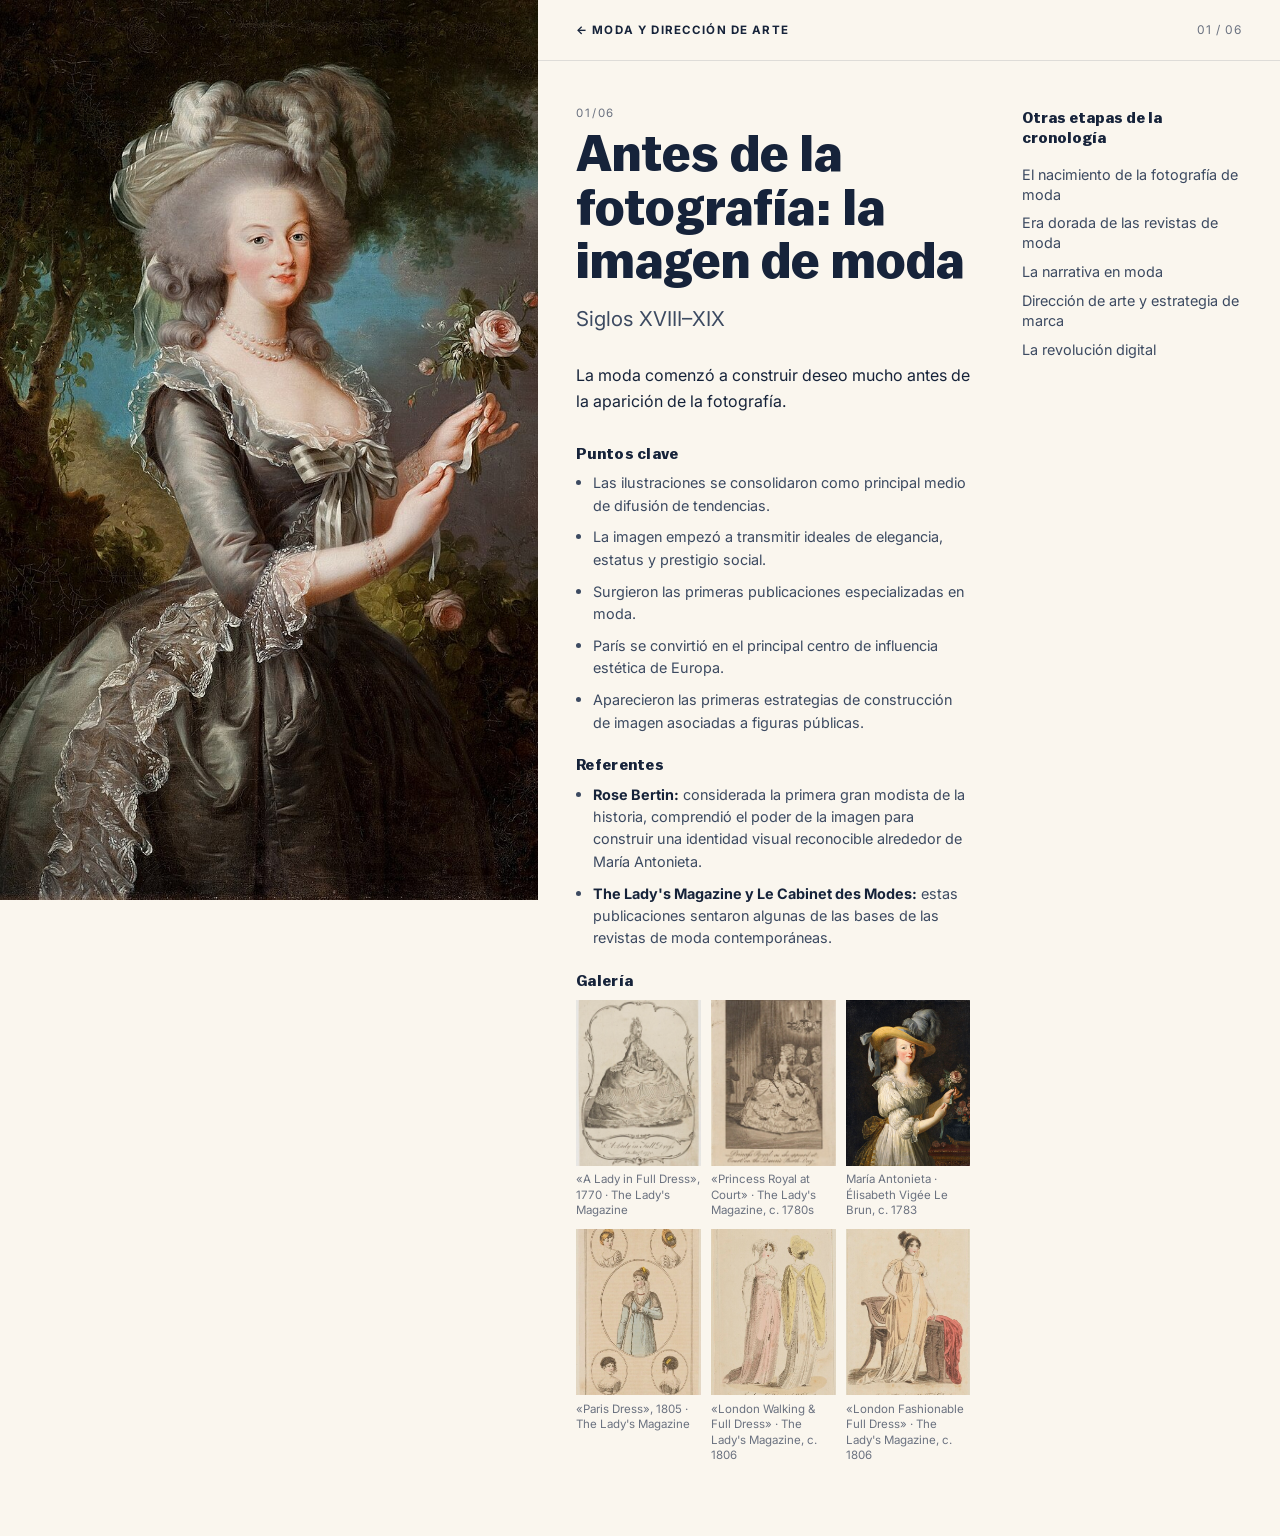
==== 01.html @ b37d9a1d "Sitio inicial: cronologia de moda y direccion de arte (6 etapas)" ====
<!DOCTYPE html>
<html lang="es">
<head>
<meta charset="utf-8">
<meta name="viewport" content="width=device-width, initial-scale=1">
<title>Antes de la fotografía: la imagen de moda</title>
<link rel="preconnect" href="https://fonts.googleapis.com">
<link rel="preconnect" href="https://fonts.gstatic.com" crossorigin>
<link href="https://fonts.googleapis.com/css2?family=Inter:wght@400;700&family=Space+Grotesk:wght@700&display=swap" rel="stylesheet">
<link rel="stylesheet" href="styles.css">
</head>
<body>

<div class="detail-media">
  <img class="lb-trigger" src="img/01-cover.jpg" alt="María Antonieta con rosas" data-caption="María Antonieta con rosas · Élisabeth Vigée Le Brun">
</div>

<div class="detail-content">
  <div class="detail-topbar">
    <a class="back-link" href="index.html">← Moda y dirección de arte</a>
    <span class="topbar-index">01 / 06</span>
  </div>

  <div class="detail-body">
    <article class="article-main">
      <span class="article-eyebrow">01/06</span>
      <h1 class="article-title display">Antes de la fotografía: la imagen de moda</h1>
      <p class="article-dates">Siglos XVIII–XIX</p>

      <p class="article-intro">La moda comenzó a construir deseo mucho antes de la aparición de la fotografía.</p>

      <h2 class="section-heading display">Puntos clave</h2>
      <ul class="bullet-list">
        <li>Las ilustraciones se consolidaron como principal medio de difusión de tendencias.</li>
        <li>La imagen empezó a transmitir ideales de elegancia, estatus y prestigio social.</li>
        <li>Surgieron las primeras publicaciones especializadas en moda.</li>
        <li>París se convirtió en el principal centro de influencia estética de Europa.</li>
        <li>Aparecieron las primeras estrategias de construcción de imagen asociadas a figuras públicas.</li>
      </ul>

      <h2 class="section-heading display">Referentes</h2>
      <ul class="bullet-list">
        <li><strong>Rose Bertin:</strong> considerada la primera gran modista de la historia, comprendió el poder de la imagen para construir una identidad visual reconocible alrededor de María Antonieta.</li>
        <li><strong>The Lady's Magazine y Le Cabinet des Modes:</strong> estas publicaciones sentaron algunas de las bases de las revistas de moda contemporáneas.</li>
      </ul>

      <h2 class="section-heading display">Galería</h2>
      <div class="gallery-grid">
        <div class="gallery-item">
          <figure>
            <img class="lb-trigger" src="img/01-gallery-1.jpg" alt="A Lady in Full Dress, 1770" data-caption="«A Lady in Full Dress», 1770 · The Lady's Magazine">
            <figcaption>«A Lady in Full Dress», 1770 · The Lady's Magazine</figcaption>
          </figure>
        </div>
        <div class="gallery-item">
          <figure>
            <img class="lb-trigger" src="img/01-gallery-2.jpg" alt="Princess Royal as she appear'd at Court" data-caption="«Princess Royal at Court» · The Lady's Magazine, c. 1780s">
            <figcaption>«Princess Royal at Court» · The Lady's Magazine, c. 1780s</figcaption>
          </figure>
        </div>
        <div class="gallery-item">
          <figure>
            <img class="lb-trigger" src="img/01-gallery-6.jpg" alt="Retrato de María Antonieta, Vigée Le Brun" data-caption="María Antonieta · Élisabeth Vigée Le Brun, c. 1783">
            <figcaption>María Antonieta · Élisabeth Vigée Le Brun, c. 1783</figcaption>
          </figure>
        </div>
        <div class="gallery-item">
          <figure>
            <img class="lb-trigger" src="img/01-gallery-3.jpg" alt="Paris Dress, 1805" data-caption="«Paris Dress», 1805 · The Lady's Magazine">
            <figcaption>«Paris Dress», 1805 · The Lady's Magazine</figcaption>
          </figure>
        </div>
        <div class="gallery-item">
          <figure>
            <img class="lb-trigger" src="img/01-gallery-4.jpg" alt="London Walking & Full Dress" data-caption="«London Walking &amp; Full Dress» · The Lady's Magazine, c. 1806">
            <figcaption>«London Walking &amp; Full Dress» · The Lady's Magazine, c. 1806</figcaption>
          </figure>
        </div>
        <div class="gallery-item">
          <figure>
            <img class="lb-trigger" src="img/01-gallery-5.jpg" alt="London Fashionable Full Dress" data-caption="«London Fashionable Full Dress» · The Lady's Magazine, c. 1806">
            <figcaption>«London Fashionable Full Dress» · The Lady's Magazine, c. 1806</figcaption>
          </figure>
        </div>
      </div>
    </article>

    <aside class="aside-related">
      <h3 class="aside-heading display">Otras etapas de la cronología</h3>
      <ul class="related-list">
        <li><a href="02.html">El nacimiento de la fotografía de moda</a></li>
        <li><a href="03.html">Era dorada de las revistas de moda</a></li>
        <li><a href="04.html">La narrativa en moda</a></li>
        <li><a href="05.html">Dirección de arte y estrategia de marca</a></li>
        <li><a href="06.html">La revolución digital</a></li>
      </ul>
    </aside>
  </div>
</div>

<div class="lb-overlay" id="lb-overlay">
  <span class="lb-counter" id="lb-counter"></span>
  <button class="lb-close" id="lb-close">✕ Cerrar</button>
  <button class="lb-arrow lb-prev" id="lb-prev">&#8592;</button>
  <img class="lb-img" id="lb-img" src="" alt="">
  <button class="lb-arrow lb-next" id="lb-next">&#8594;</button>
  <span class="lb-caption" id="lb-caption"></span>
</div>

<script src="lightbox.js"></script>
</body>
</html>
---- styles.css ----
/* ═══════════════════════════════════════════════════
   Moda y dirección de arte — estilos compartidos
   (index.html + páginas de detalle 01–06)
═══════════════════════════════════════════════════ */

@font-face {
  font-family: "Balto-Bold";
  src: url("fonts/Balto-Bold.woff2") format("woff2");
  font-weight: 700;
  font-style: normal;
}

*, *::before, *::after { box-sizing: border-box; margin: 0; padding: 0; }
html { overflow-x: clip; }
body {
  overflow-x: clip;
  font-family: "Inter", sans-serif;
  background: var(--cream);
  color: var(--navy);
}

:root {
  --cream: #FAF6EE;
  --navy: #16233A;
  --navy-soft: #3C4A61;
  --muted: #6B7280;
  --line: rgba(22, 35, 58, 0.12);
  --overlay: rgba(10, 14, 22, 0.55);
}

a { color: inherit; text-decoration: none; }

.display {
  font-family: "Balto-Bold", "Space Grotesk", "Inter", sans-serif;
  font-weight: 700;
}

/* ═══════════════════════════════════════════════════
   ÍNDICE — index.html
═══════════════════════════════════════════════════ */
.index-header {
  padding: 6vh 5vw 3vh;
  max-width: 900px;
}
.index-eyebrow {
  display: block;
  font-size: clamp(0.65rem, 0.9vw, 0.8rem);
  letter-spacing: 0.16em;
  text-transform: uppercase;
  color: var(--muted);
  margin-bottom: 0.6em;
}
.index-title {
  font-size: clamp(1.8rem, 3.6vw, 3rem);
  line-height: 1.15;
  color: var(--navy);
}

.grid {
  display: grid;
  grid-template-columns: repeat(3, 1fr);
  gap: 4px;
  padding: 0 4px 4px;
}
.card {
  position: relative;
  aspect-ratio: 4 / 3;
  overflow: hidden;
  background: #d8d2c4;
  display: block;
}
.card img {
  position: absolute; inset: 0;
  width: 100%; height: 100%;
  object-fit: cover;
  transition: transform 0.5s cubic-bezier(0.25,0.1,0.25,1);
}
.card:hover img { transform: scale(1.05); }
.card::after {
  content: "";
  position: absolute; inset: 0;
  background: linear-gradient(to top, var(--overlay) 0%, rgba(10,14,22,0.15) 55%, rgba(10,14,22,0.35) 100%);
}
.card-text {
  position: absolute; inset: 0;
  z-index: 2;
  display: flex; flex-direction: column;
  align-items: center; justify-content: center;
  text-align: center; padding: 1rem;
}
.card-title {
  font-size: clamp(1.1rem, 1.9vw, 1.6rem);
  line-height: 1.2;
  color: #fff;
  max-width: 85%;
}
.card-dates {
  margin-top: 0.5em;
  font-size: clamp(1.05rem, 1.6vw, 1.4rem);
  color: rgba(255,255,255,0.85);
}

@media (max-width: 760px) {
  .grid { grid-template-columns: 1fr; }
  .card { aspect-ratio: 16 / 10; }
}

/* ═══════════════════════════════════════════════════
   DETALLE — 01.html … 06.html
═══════════════════════════════════════════════════ */
.detail-media {
  position: fixed; top: 0; left: 0;
  width: 42vw; height: 100vh;
  background: #d8d2c4;
  overflow: hidden;
}
.detail-media img {
  width: 100%; height: 100%; object-fit: cover; display: block;
}
.detail-media iframe {
  position: absolute; top: 50%; left: 50%;
  width: 100vw; height: 56.25vw; /* 16:9 */
  min-width: 177.78vh; min-height: 100%; /* 16:9, cubre el panel entero */
  transform: translate(-50%, -50%);
  border: 0;
}

.video-embed {
  position: relative; width: 100%; max-width: 60ch;
  aspect-ratio: 16 / 9;
  background: #000;
  margin-bottom: 0.5em;
}
.video-embed iframe {
  position: absolute; inset: 0;
  width: 100%; height: 100%; border: 0;
}

.detail-content {
  margin-left: 42vw;
  min-height: 100vh;
}

.detail-topbar {
  display: flex; align-items: center; justify-content: space-between;
  padding: 1.4rem 3vw;
  border-bottom: 1px solid var(--line);
}
.back-link {
  font-size: clamp(0.7rem, 0.9vw, 0.8rem);
  letter-spacing: 0.1em; text-transform: uppercase;
  font-weight: 700;
  color: var(--navy);
  transition: opacity 0.15s;
}
.back-link:hover { opacity: 0.6; }
.topbar-index {
  font-size: 0.75rem;
  letter-spacing: 0.08em;
  color: var(--muted);
}

.detail-body {
  display: flex;
  gap: 4vw;
  padding: 5vh 3vw 8vh;
  max-width: 1000px;
}

.article-eyebrow {
  display: block;
  font-size: clamp(0.65rem, 0.9vw, 0.8rem);
  letter-spacing: 0.16em; text-transform: uppercase;
  color: var(--muted);
  margin-bottom: 0.8em;
}
.article-title {
  font-size: clamp(2.2rem, 4vw, 3.2rem);
  line-height: 1.05;
  color: var(--navy);
  margin-bottom: 0.3em;
}
.article-dates {
  font-size: clamp(1.1rem, 1.6vw, 1.4rem);
  color: var(--navy-soft);
  font-weight: 400;
  margin-bottom: 1.6em;
}
.article-intro {
  font-size: clamp(1rem, 1.25vw, 1.15rem);
  line-height: 1.6;
  color: var(--navy);
  margin-bottom: 2em;
  max-width: 55ch;
}

.section-heading {
  font-size: clamp(0.95rem, 1.1vw, 1.05rem);
  letter-spacing: 0.02em;
  color: var(--navy);
  margin: 1.6em 0 0.7em;
}
.bullet-list {
  list-style: none;
  display: flex; flex-direction: column; gap: 0.6em;
  max-width: 60ch;
}
.bullet-list li {
  position: relative;
  padding-left: 1.2em;
  font-size: clamp(0.9rem, 1.05vw, 1rem);
  line-height: 1.55;
  color: var(--navy-soft);
}
.bullet-list li::before {
  content: "";
  position: absolute; left: 0; top: 0.55em;
  width: 5px; height: 5px; border-radius: 50%;
  background: var(--navy-soft);
}
.bullet-list li strong { color: var(--navy); }

.article-main { flex: 1; min-width: 0; }

.gallery-grid {
  display: grid;
  grid-template-columns: repeat(3, 1fr);
  gap: 10px;
  max-width: 60ch;
}
.gallery-item figure { display: flex; flex-direction: column; gap: 0.4em; }
.gallery-item img {
  width: 100%; aspect-ratio: 3 / 4;
  object-fit: cover; display: block;
  background: #d8d2c4;
}
.gallery-item figcaption {
  font-size: 0.72rem;
  line-height: 1.35;
  color: var(--muted);
}

.aside-related {
  flex: 0 0 220px;
  padding-top: 0.2em;
}
.aside-heading {
  font-size: clamp(0.95rem, 1.1vw, 1.1rem);
  line-height: 1.3;
  color: var(--navy);
  margin-bottom: 1em;
}
.related-list {
  list-style: none;
  display: flex; flex-direction: column; gap: 0.55em;
}
.related-list a {
  font-size: 0.9rem;
  color: var(--navy-soft);
  transition: color 0.15s;
}
.related-list a:hover { color: var(--navy); }

@media (max-width: 900px) {
  .detail-media { position: relative; width: 100%; height: 46vh; }
  .detail-content { margin-left: 0; }
  .detail-body { flex-direction: column; gap: 2.5em; }
  .aside-related { flex: none; }
  .gallery-grid { grid-template-columns: repeat(2, 1fr); }
}

/* ═══════════════════════════════════════════════════
   LIGHTBOX / CARRUSEL
═══════════════════════════════════════════════════ */
.detail-media img, .gallery-item img { cursor: zoom-in; }

.lb-overlay {
  position: fixed; inset: 0; z-index: 400;
  background: rgba(10, 14, 22, 0.93);
  display: flex; align-items: center; justify-content: center;
  opacity: 0; pointer-events: none;
  transition: opacity 0.22s ease;
}
.lb-overlay.open { opacity: 1; pointer-events: all; }
.lb-img {
  max-width: 84vw; max-height: 82vh; object-fit: contain; display: block;
  box-shadow: 0 20px 60px rgba(0,0,0,0.5);
  transform: scale(0.96);
  transition: transform 0.28s cubic-bezier(0.25,0.1,0.25,1);
}
.lb-overlay.open .lb-img { transform: scale(1); }
.lb-caption {
  position: absolute; bottom: 1.75rem; left: 50%; transform: translateX(-50%);
  font-size: 0.85rem; color: rgba(255,255,255,0.65);
  text-align: center; padding: 0 1rem; max-width: 70vw;
}
.lb-counter {
  position: absolute; top: 1.4rem; left: 1.6rem;
  font-size: 0.75rem; letter-spacing: 0.08em; color: rgba(255,255,255,0.55);
}
.lb-close {
  position: absolute; top: 1.25rem; right: 1.5rem;
  font-family: "Balto-Bold", "Space Grotesk", sans-serif;
  font-size: 0.7rem; letter-spacing: 0.12em; text-transform: uppercase;
  background: none; border: none; color: #fff; cursor: pointer; padding: 0.5rem;
  opacity: 0.7; transition: opacity 0.15s;
}
.lb-close:hover { opacity: 1; }
.lb-arrow {
  position: absolute; top: 50%; transform: translateY(-50%);
  font-size: clamp(1.4rem, 2.4vw, 2.2rem); font-weight: 700;
  background: none; border: none; color: #fff; cursor: pointer; padding: 1rem;
  opacity: 0.55; transition: opacity 0.15s; user-select: none;
}
.lb-arrow:hover { opacity: 1; }
.lb-prev { left: 0.5rem; }
.lb-next { right: 0.5rem; }

@media (max-width: 760px) {
  .lb-arrow { padding: 0.6rem; }
}
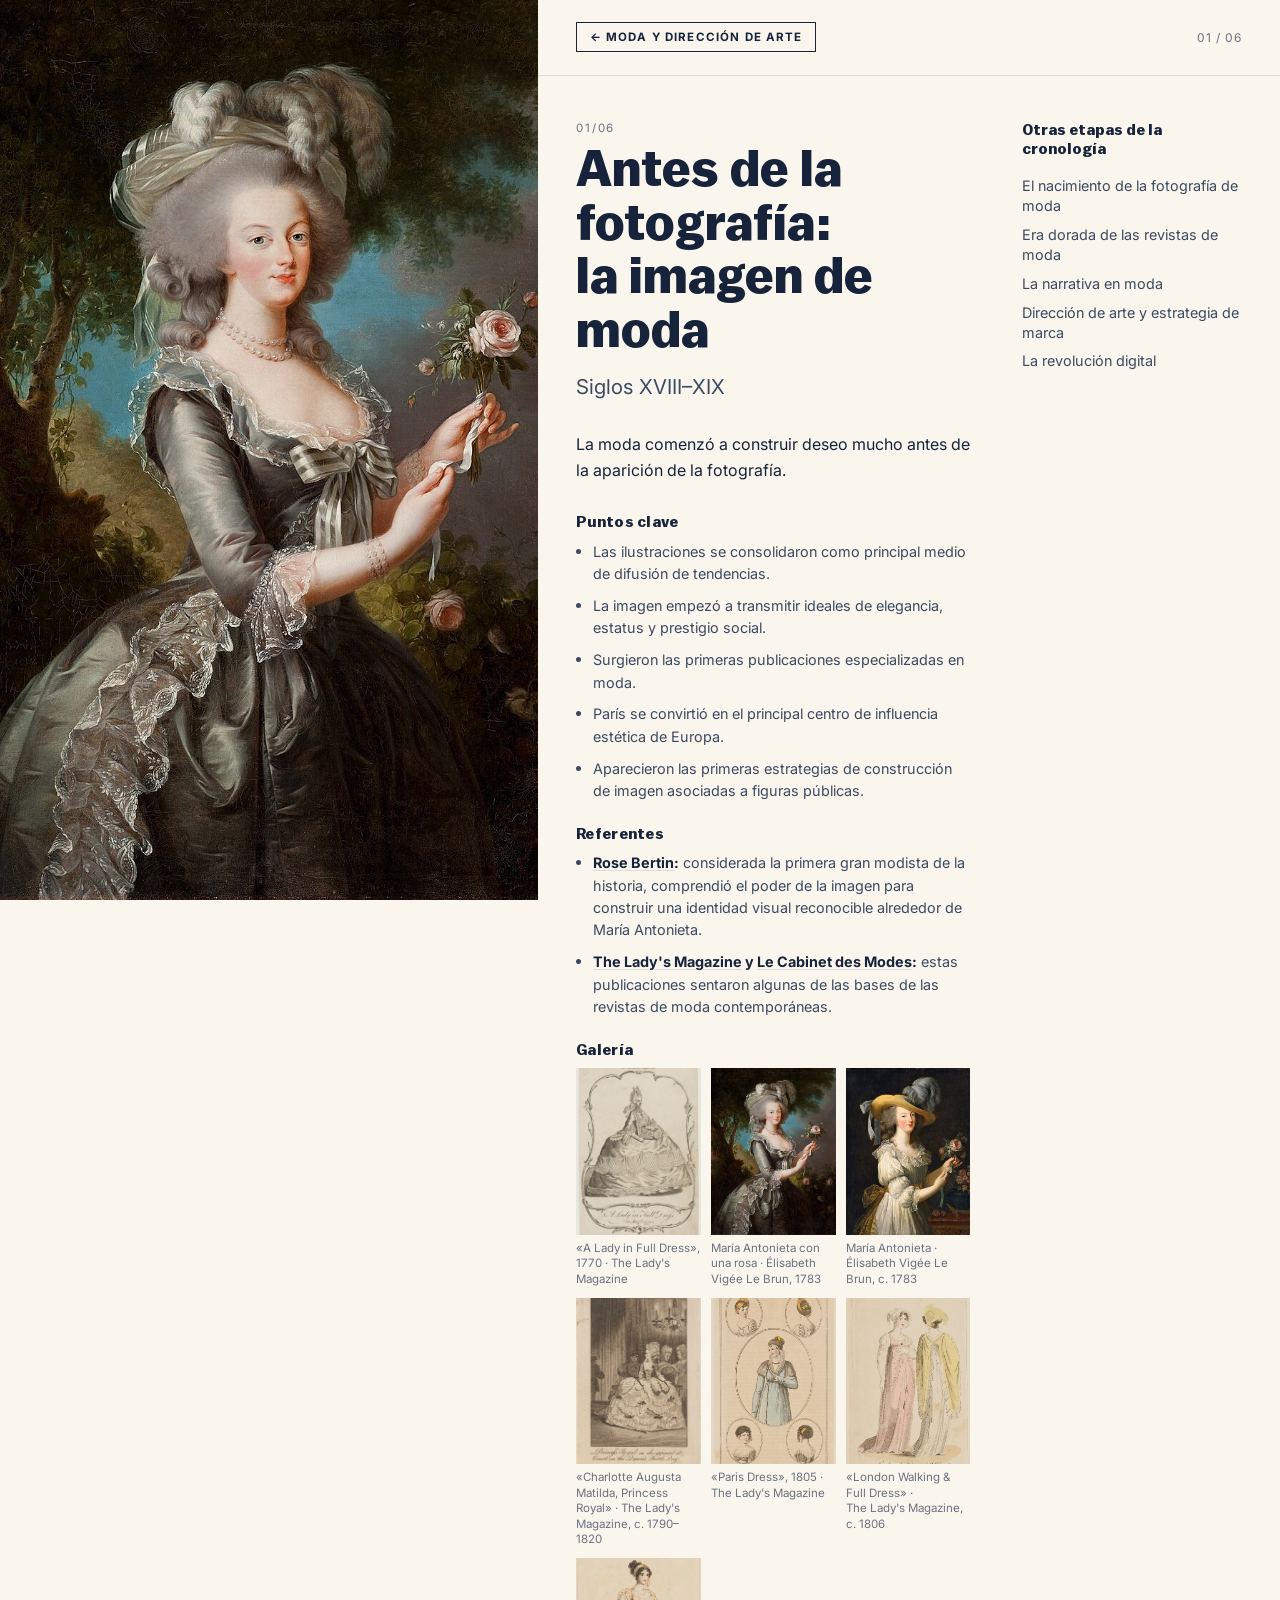
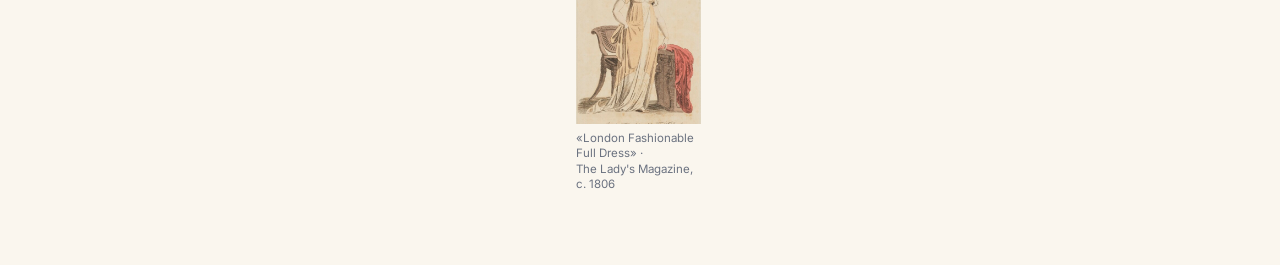
==== commit ead8826e: "Referencias con hipervinculos, portadas incluidas en galeria, mejoras de estilo y navegacion" ====
--- a/01.html
+++ b/01.html
@@ -24,7 +24,7 @@
   <div class="detail-body">
     <article class="article-main">
       <span class="article-eyebrow">01/06</span>
-      <h1 class="article-title display">Antes de la fotografía: la imagen de moda</h1>
+      <h1 class="article-title display">Antes de la fotografía:<br>la imagen de moda</h1>
       <p class="article-dates">Siglos XVIII–XIX</p>
 
       <p class="article-intro">La moda comenzó a construir deseo mucho antes de la aparición de la fotografía.</p>
@@ -40,22 +40,22 @@
 
       <h2 class="section-heading display">Referentes</h2>
       <ul class="bullet-list">
-        <li><strong>Rose Bertin:</strong> considerada la primera gran modista de la historia, comprendió el poder de la imagen para construir una identidad visual reconocible alrededor de María Antonieta.</li>
-        <li><strong>The Lady's Magazine y Le Cabinet des Modes:</strong> estas publicaciones sentaron algunas de las bases de las revistas de moda contemporáneas.</li>
+        <li><strong><a href="https://es.wikipedia.org/wiki/Rose_Bertin#/media/Archivo:MA-Lebrun.jpg" target="_blank" rel="noopener">Rose Bertin</a>:</strong> considerada la primera gran modista de la historia, comprendió el poder de la imagen para construir una identidad visual reconocible alrededor de María Antonieta.</li>
+        <li><strong><a href="https://www.npg.org.uk/collections/search/person/mp64662/the-ladys-magazine" target="_blank" rel="noopener">The&nbsp;Lady's Magazine</a> y <a href="https://modemuze.nl/collecties/cabinet-des-modes-ou-les-modes-nouvelles-0" target="_blank" rel="noopener">Le Cabinet des Modes</a>:</strong> estas publicaciones sentaron algunas de las bases de las revistas de moda contemporáneas.</li>
       </ul>
 
       <h2 class="section-heading display">Galería</h2>
       <div class="gallery-grid">
         <div class="gallery-item">
           <figure>
-            <img class="lb-trigger" src="img/01-gallery-1.jpg" alt="A Lady in Full Dress, 1770" data-caption="«A Lady in Full Dress», 1770 · The Lady's Magazine">
-            <figcaption>«A Lady in Full Dress», 1770 · The Lady's Magazine</figcaption>
+            <img class="lb-trigger" src="img/01-gallery-1.jpg" alt="A Lady in Full Dress, 1770" data-caption="«A Lady in Full Dress», 1770 · The&nbsp;Lady's Magazine">
+            <figcaption>«A Lady in Full Dress», 1770 · The&nbsp;Lady's Magazine</figcaption>
           </figure>
         </div>
         <div class="gallery-item">
           <figure>
-            <img class="lb-trigger" src="img/01-gallery-2.jpg" alt="Princess Royal as she appear'd at Court" data-caption="«Princess Royal at Court» · The Lady's Magazine, c. 1780s">
-            <figcaption>«Princess Royal at Court» · The Lady's Magazine, c. 1780s</figcaption>
+            <img src="img/01-cover.jpg" alt="María Antonieta con una rosa, Vigée Le Brun">
+            <figcaption>María Antonieta con una rosa · Élisabeth Vigée Le Brun, 1783</figcaption>
           </figure>
         </div>
         <div class="gallery-item">
@@ -66,20 +66,26 @@
         </div>
         <div class="gallery-item">
           <figure>
-            <img class="lb-trigger" src="img/01-gallery-3.jpg" alt="Paris Dress, 1805" data-caption="«Paris Dress», 1805 · The Lady's Magazine">
-            <figcaption>«Paris Dress», 1805 · The Lady's Magazine</figcaption>
+            <img class="lb-trigger" src="img/01-gallery-2.jpg" alt="Charlotte Augusta Matilda, Princess Royal" data-caption="«Charlotte Augusta Matilda, Princess Royal» · The&nbsp;Lady's Magazine, c. 1790–1820">
+            <figcaption>«Charlotte Augusta Matilda, Princess Royal» · The&nbsp;Lady's Magazine, c. 1790–1820</figcaption>
           </figure>
         </div>
         <div class="gallery-item">
           <figure>
-            <img class="lb-trigger" src="img/01-gallery-4.jpg" alt="London Walking & Full Dress" data-caption="«London Walking &amp; Full Dress» · The Lady's Magazine, c. 1806">
-            <figcaption>«London Walking &amp; Full Dress» · The Lady's Magazine, c. 1806</figcaption>
+            <img class="lb-trigger" src="img/01-gallery-3.jpg" alt="Paris Dress, 1805" data-caption="«Paris Dress», 1805 · The&nbsp;Lady's Magazine">
+            <figcaption>«Paris Dress», 1805 · The&nbsp;Lady's Magazine</figcaption>
           </figure>
         </div>
         <div class="gallery-item">
           <figure>
-            <img class="lb-trigger" src="img/01-gallery-5.jpg" alt="London Fashionable Full Dress" data-caption="«London Fashionable Full Dress» · The Lady's Magazine, c. 1806">
-            <figcaption>«London Fashionable Full Dress» · The Lady's Magazine, c. 1806</figcaption>
+            <img class="lb-trigger" src="img/01-gallery-4.jpg" alt="London Walking & Full Dress" data-caption="«London Walking &amp; Full Dress» · The&nbsp;Lady's Magazine, c. 1806">
+            <figcaption>«London Walking &amp; Full Dress» · The&nbsp;Lady's Magazine, c. 1806</figcaption>
+          </figure>
+        </div>
+        <div class="gallery-item">
+          <figure>
+            <img class="lb-trigger" src="img/01-gallery-5.jpg" alt="London Fashionable Full Dress" data-caption="«London Fashionable Full Dress» · The&nbsp;Lady's Magazine, c. 1806">
+            <figcaption>«London Fashionable Full Dress» · The&nbsp;Lady's Magazine, c. 1806</figcaption>
           </figure>
         </div>
       </div>
--- a/styles.css
+++ b/styles.css
@@ -44,8 +44,10 @@
 }
 .index-eyebrow {
   display: block;
+  font-family: "Inter", sans-serif;
+  font-weight: 400;
   font-size: clamp(0.65rem, 0.9vw, 0.8rem);
-  letter-spacing: 0.16em;
+  letter-spacing: normal;
   text-transform: uppercase;
   color: var(--muted);
   margin-bottom: 0.6em;
@@ -145,15 +147,20 @@
   display: flex; align-items: center; justify-content: space-between;
   padding: 1.4rem 3vw;
   border-bottom: 1px solid var(--line);
+  position: sticky; top: 0; z-index: 50;
+  background: var(--cream);
 }
 .back-link {
+  display: inline-flex; align-items: center;
   font-size: clamp(0.7rem, 0.9vw, 0.8rem);
   letter-spacing: 0.1em; text-transform: uppercase;
   font-weight: 700;
   color: var(--navy);
-  transition: opacity 0.15s;
-}
-.back-link:hover { opacity: 0.6; }
+  border: 1.5px solid var(--navy);
+  padding: 0.6em 1.1em;
+  transition: background 0.15s, color 0.15s;
+}
+.back-link:hover { background: var(--navy); color: var(--cream); }
 .topbar-index {
   font-size: 0.75rem;
   letter-spacing: 0.08em;
@@ -219,6 +226,16 @@
   background: var(--navy-soft);
 }
 .bullet-list li strong { color: var(--navy); }
+.bullet-list a, .article-intro a {
+  text-decoration: underline;
+  text-underline-offset: 2px;
+  text-decoration-color: var(--line);
+  transition: text-decoration-color 0.15s, color 0.15s;
+}
+.bullet-list a:hover, .article-intro a:hover {
+  color: var(--navy);
+  text-decoration-color: var(--navy);
+}
 
 .article-main { flex: 1; min-width: 0; }
 
@@ -242,7 +259,9 @@
 
 .aside-related {
   flex: 0 0 220px;
-  padding-top: 0.2em;
+  align-self: flex-start;
+  position: sticky;
+  top: 5.5rem;
 }
 .aside-heading {
   font-size: clamp(0.95rem, 1.1vw, 1.1rem);
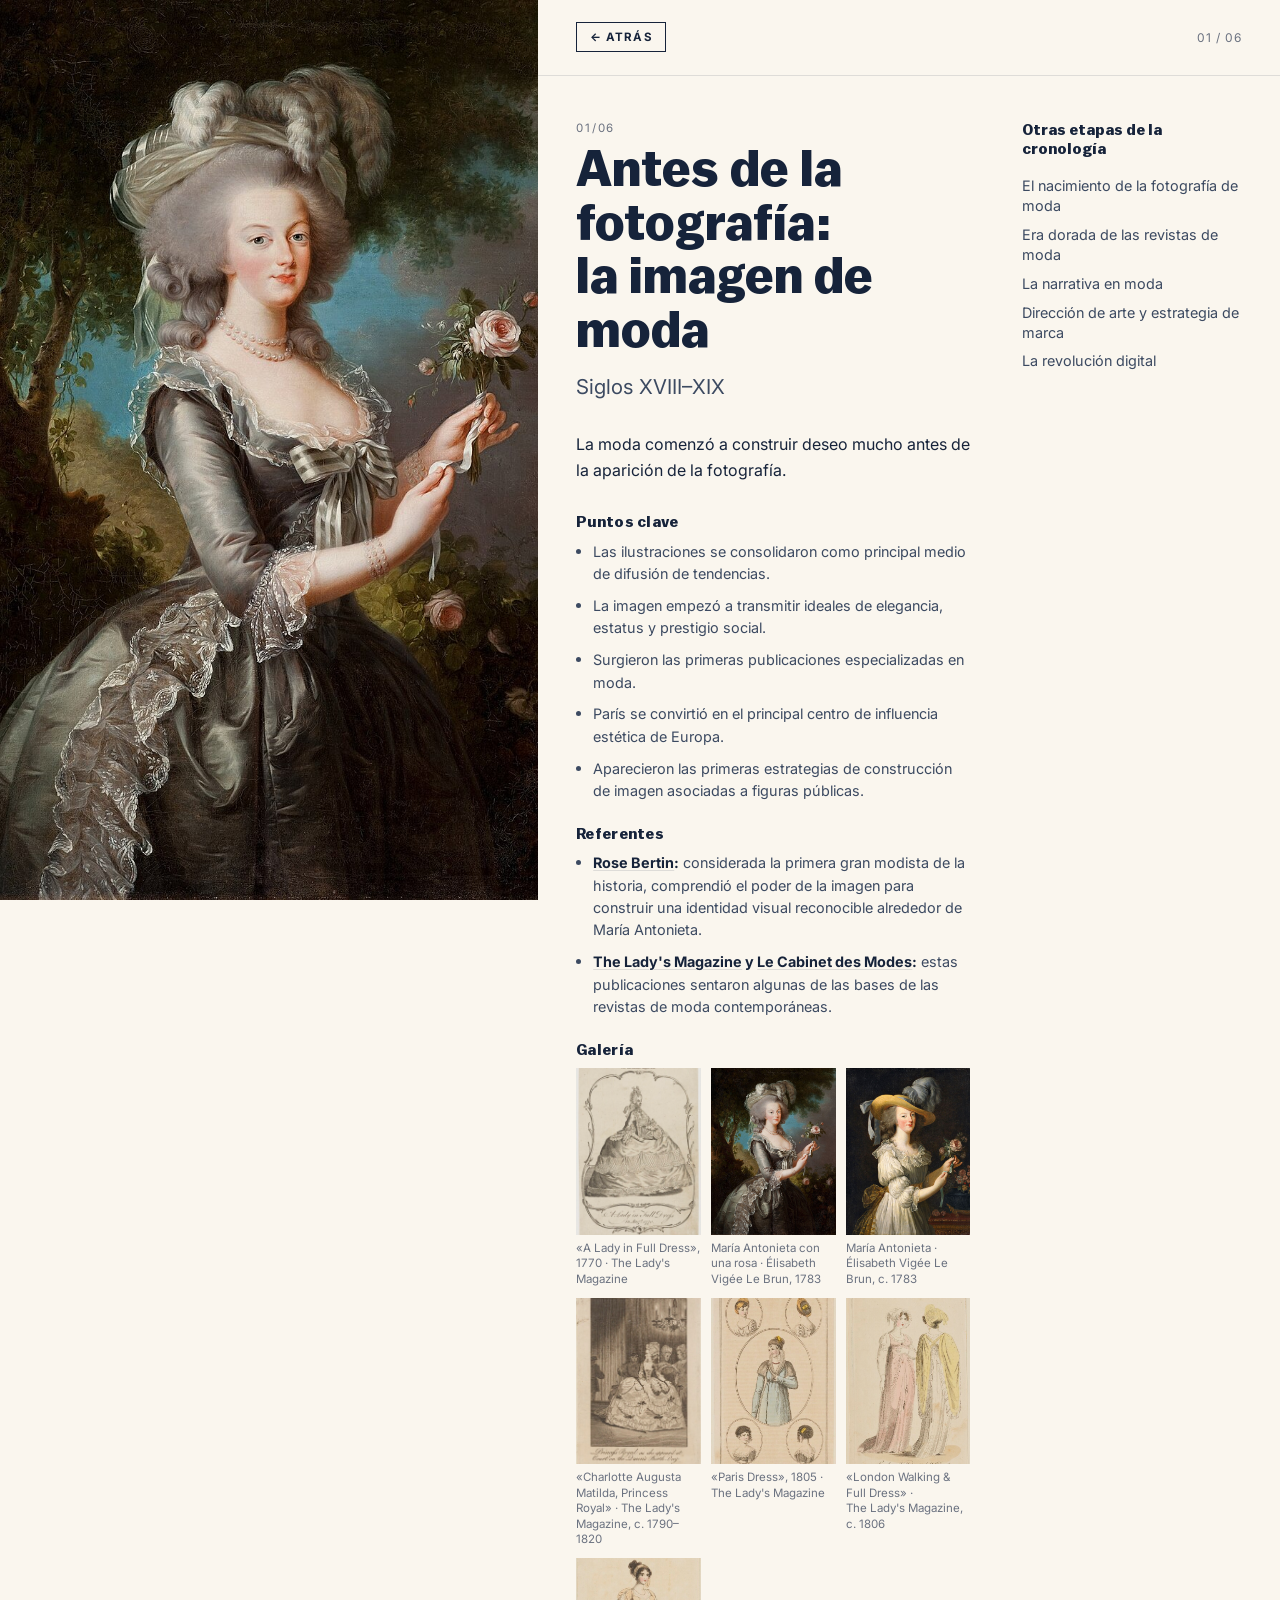
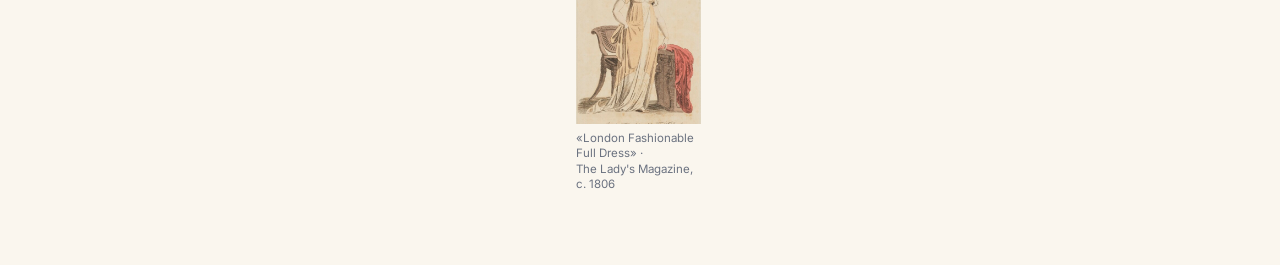
==== commit 3ec93317: "Cambia el texto del boton de volver a Atras en las 6 paginas de detalle" ====
--- a/01.html
+++ b/01.html
@@ -17,7 +17,7 @@
 
 <div class="detail-content">
   <div class="detail-topbar">
-    <a class="back-link" href="index.html">← Moda y dirección de arte</a>
+    <a class="back-link" href="index.html">← Atrás</a>
     <span class="topbar-index">01 / 06</span>
   </div>
 
--- a/styles.css
+++ b/styles.css
@@ -53,9 +53,10 @@
   margin-bottom: 0.6em;
 }
 .index-title {
-  font-size: clamp(1.8rem, 3.6vw, 3rem);
-  line-height: 1.15;
-  color: var(--navy);
+  font-size: clamp(1.6rem, 3vw, 2.6rem);
+  line-height: 1.2;
+  color: var(--navy);
+  white-space: nowrap;
 }
 
 .grid {
@@ -105,6 +106,7 @@
 @media (max-width: 760px) {
   .grid { grid-template-columns: 1fr; }
   .card { aspect-ratio: 16 / 10; }
+  .index-title { white-space: normal; }
 }
 
 /* ═══════════════════════════════════════════════════
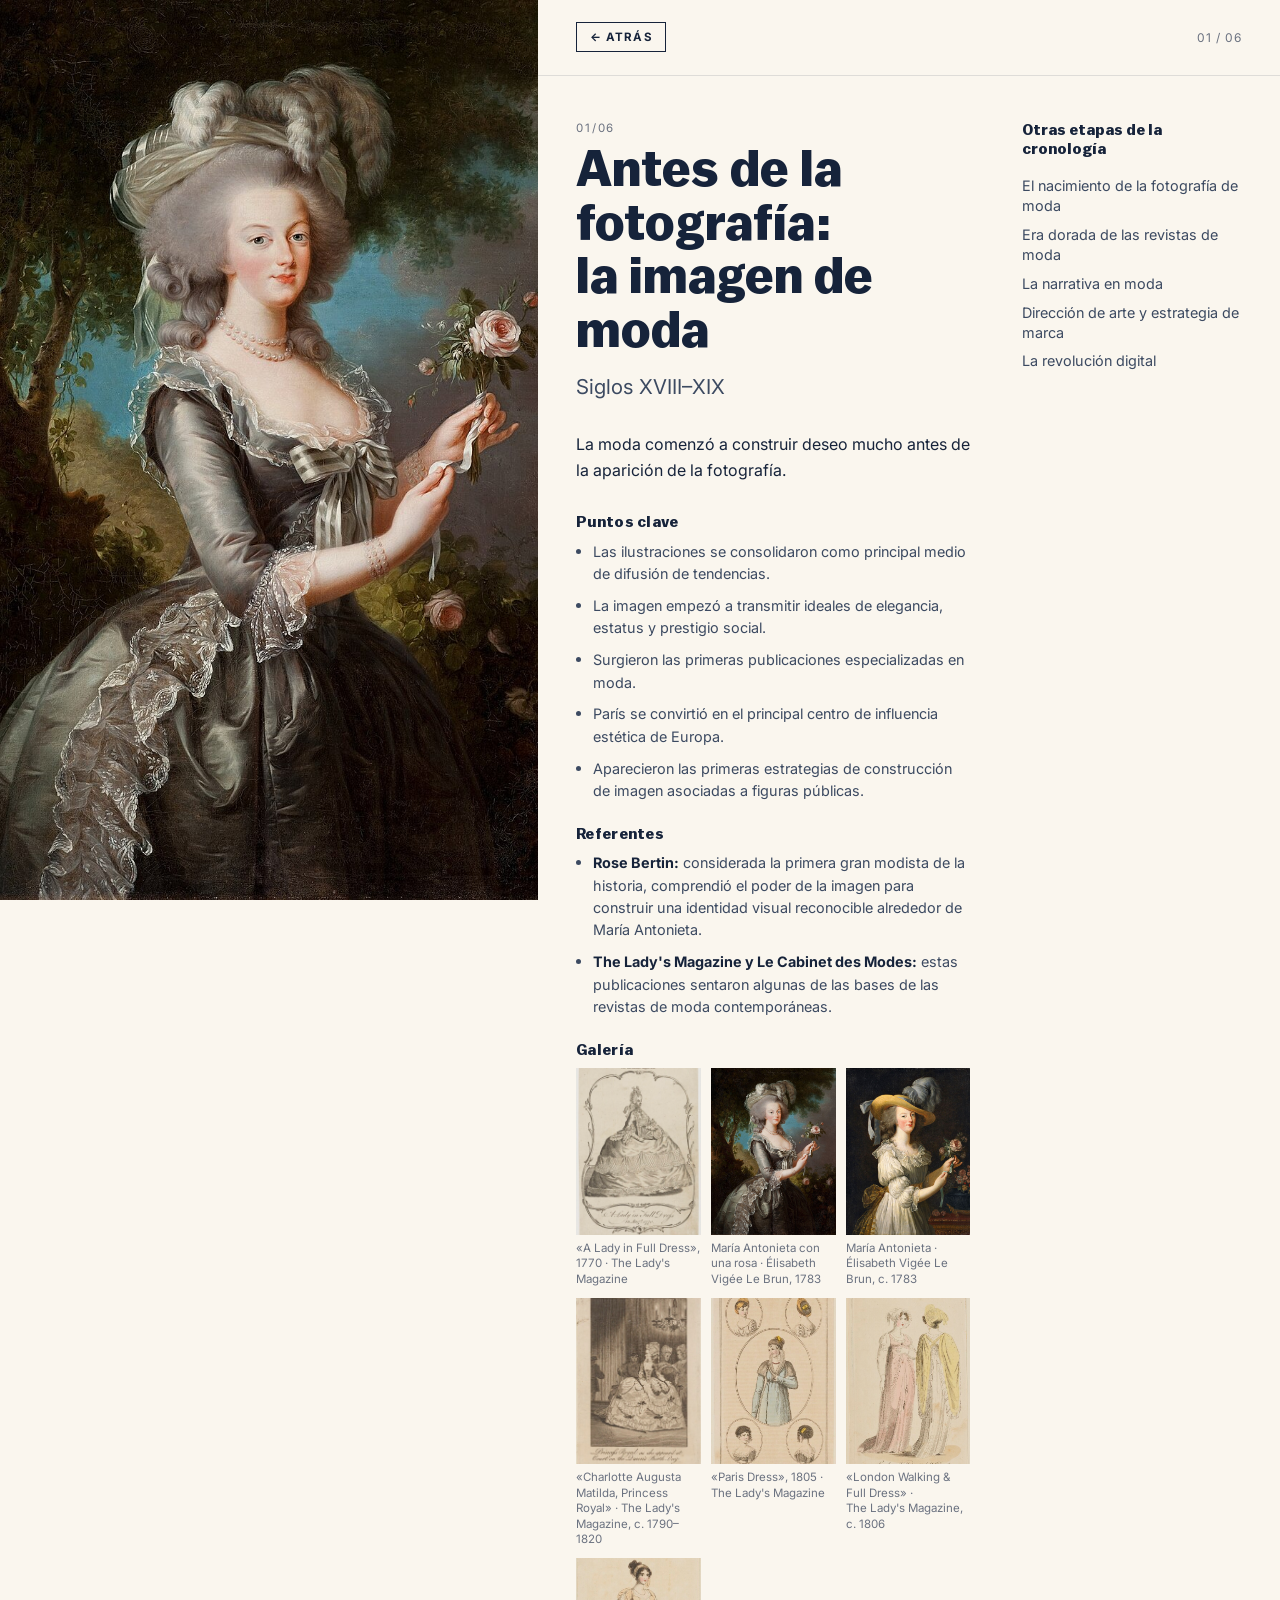
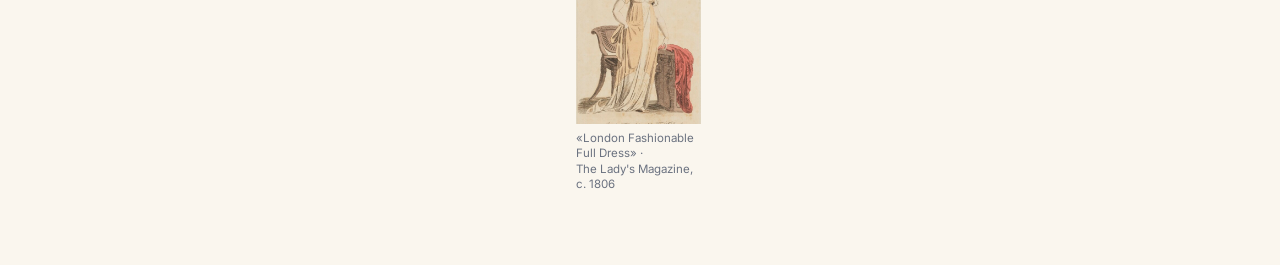
==== commit bf92e2e0: "Anade instruccion de exploracion y elimina enlaces externos de referencias" ====
--- a/01.html
+++ b/01.html
@@ -1,4 +1,4 @@
-<!DOCTYPE html>
+﻿<!DOCTYPE html>
 <html lang="es">
 <head>
 <meta charset="utf-8">
@@ -40,8 +40,8 @@
 
       <h2 class="section-heading display">Referentes</h2>
       <ul class="bullet-list">
-        <li><strong><a href="https://es.wikipedia.org/wiki/Rose_Bertin#/media/Archivo:MA-Lebrun.jpg" target="_blank" rel="noopener">Rose Bertin</a>:</strong> considerada la primera gran modista de la historia, comprendió el poder de la imagen para construir una identidad visual reconocible alrededor de María Antonieta.</li>
-        <li><strong><a href="https://www.npg.org.uk/collections/search/person/mp64662/the-ladys-magazine" target="_blank" rel="noopener">The&nbsp;Lady's Magazine</a> y <a href="https://modemuze.nl/collecties/cabinet-des-modes-ou-les-modes-nouvelles-0" target="_blank" rel="noopener">Le Cabinet des Modes</a>:</strong> estas publicaciones sentaron algunas de las bases de las revistas de moda contemporáneas.</li>
+        <li><strong>Rose Bertin:</strong> considerada la primera gran modista de la historia, comprendió el poder de la imagen para construir una identidad visual reconocible alrededor de María Antonieta.</li>
+        <li><strong>The&nbsp;Lady's Magazine y Le Cabinet des Modes:</strong> estas publicaciones sentaron algunas de las bases de las revistas de moda contemporáneas.</li>
       </ul>
 
       <h2 class="section-heading display">Galería</h2>
--- a/styles.css
+++ b/styles.css
@@ -57,6 +57,13 @@
   line-height: 1.2;
   color: var(--navy);
   white-space: nowrap;
+}
+.index-instruction {
+  font-family: "Inter", sans-serif;
+  font-weight: 400;
+  font-size: clamp(0.85rem, 1vw, 1rem);
+  color: var(--muted);
+  margin-top: 0.9em;
 }
 
 .grid {
@@ -228,17 +235,6 @@
   background: var(--navy-soft);
 }
 .bullet-list li strong { color: var(--navy); }
-.bullet-list a, .article-intro a {
-  text-decoration: underline;
-  text-underline-offset: 2px;
-  text-decoration-color: var(--line);
-  transition: text-decoration-color 0.15s, color 0.15s;
-}
-.bullet-list a:hover, .article-intro a:hover {
-  color: var(--navy);
-  text-decoration-color: var(--navy);
-}
-
 .article-main { flex: 1; min-width: 0; }
 
 .gallery-grid {
